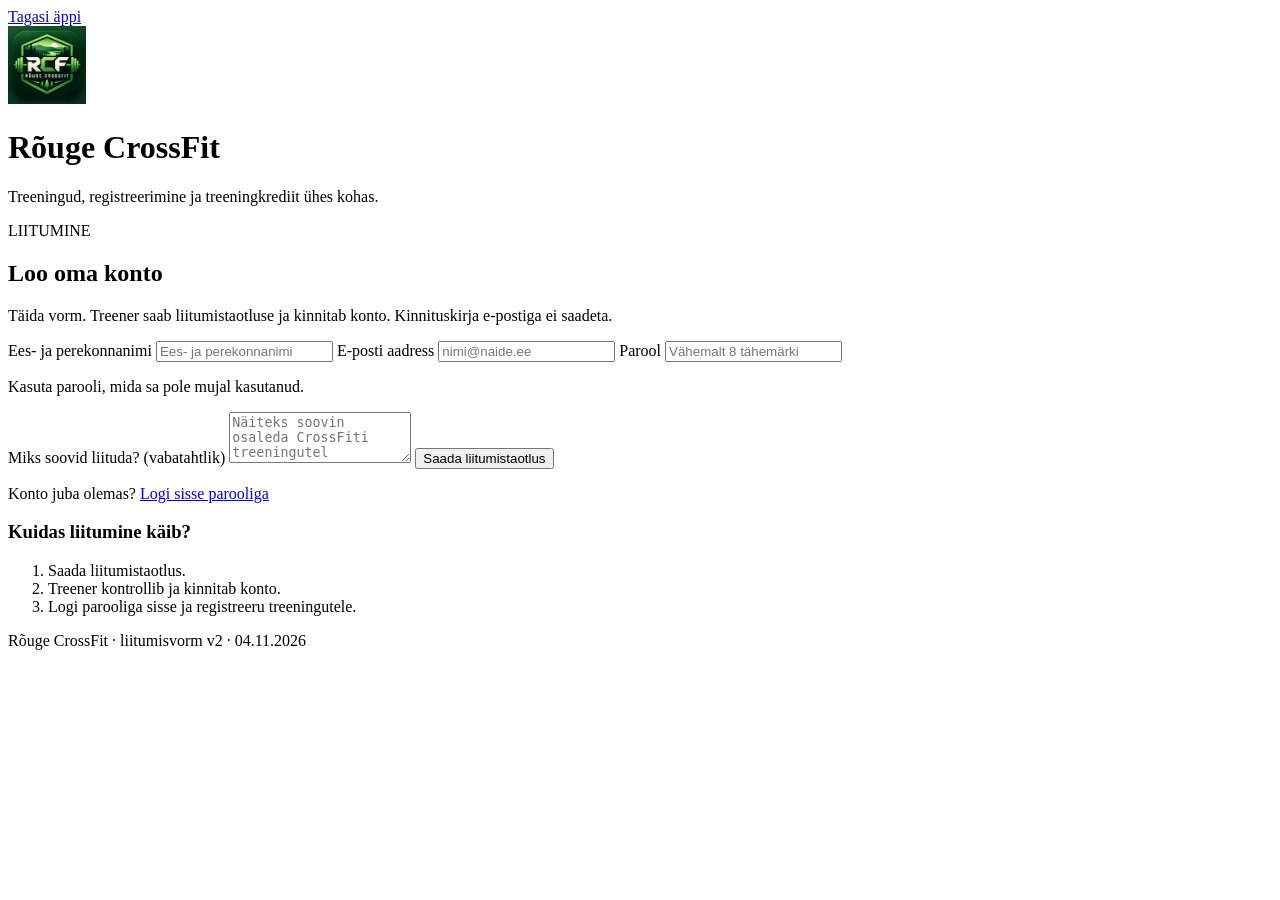
==== liitu.html @ 98bbc979 "Create dedicated current signup page independent of the old app bundle" ====
<!doctype html>
<html lang="et">
<head>
  <meta charset="utf-8">
  <meta name="viewport" content="width=device-width, initial-scale=1, viewport-fit=cover">
  <meta name="theme-color" content="#14191e">
  <meta name="description" content="Liitu Rõuge CrossFitiga. Täida liitumisvorm, treener kinnitab konto ja saad treeningutele registreeruda. E-posti kinnituskirja ei saadeta.">
  <meta property="og:site_name" content="Rõuge CrossFit">
  <meta property="og:type" content="website">
  <meta property="og:title" content="Rõuge CrossFit – liitu treeningutega">
  <meta property="og:description" content="Loo konto ja saada liitumistaotlus treenerile. Pärast kinnitamist saad treeningutele registreeruda.">
  <meta property="og:url" content="https://karlkirch.github.io/Crossfit/liitu.html">
  <meta property="og:image" content="https://karlkirch.github.io/Crossfit/social-preview-rcf.png">
  <meta property="og:image:type" content="image/png">
  <meta property="og:image:width" content="1200">
  <meta property="og:image:height" content="630">
  <meta name="twitter:card" content="summary_large_image">
  <meta name="twitter:image" content="https://karlkirch.github.io/Crossfit/social-preview-rcf.png">
  <title>Liitu Rõuge CrossFitiga</title>
  <link rel="icon" type="image/png" href="./icon-192.png?v=2">
  <link rel="stylesheet" href="./liitu.css?v=1">
  <script src="./liitu.js?v=1" defer></script>
</head>
<body>
  <main class="join-shell">
    <a class="join-back" href="./">Tagasi äppi</a>
    <header class="join-header">
      <img src="./brand-rcf.webp" alt="Rõuge CrossFit" width="78" height="78">
      <h1>Rõuge CrossFit</h1>
      <p>Treeningud, registreerimine ja treeningkrediit ühes kohas.</p>
    </header>
    <section class="join-panel" aria-labelledby="join-title">
      <p class="join-kicker">LIITUMINE</p>
      <h2 id="join-title">Loo oma konto</h2>
      <p class="join-desc">Täida vorm. Treener saab liitumistaotluse ja kinnitab konto. Kinnituskirja e-postiga ei saadeta.</p>
      <div id="join-feedback" role="status" aria-live="polite"></div>
      <form id="join-form" novalidate>
        <label for="join-name">Ees- ja perekonnanimi</label>
        <input id="join-name" type="text" name="name" autocomplete="name" minlength="2" maxlength="120" required placeholder="Ees- ja perekonnanimi">
        <label for="join-email">E-posti aadress</label>
        <input id="join-email" type="email" name="email" inputmode="email" autocomplete="email" maxlength="254" required placeholder="nimi@naide.ee">
        <label for="join-password">Parool</label>
        <input id="join-password" type="password" name="password" autocomplete="new-password" minlength="8" maxlength="128" required placeholder="Vähemalt 8 tähemärki">
        <p class="join-hint">Kasuta parooli, mida sa pole mujal kasutanud.</p>
        <label for="join-reason">Miks soovid liituda? (vabatahtlik)</label>
        <textarea id="join-reason" name="reason" maxlength="300" rows="3" placeholder="Näiteks soovin osaleda CrossFiti treeningutel"></textarea>
        <button type="submit" id="join-submit">Saada liitumistaotlus</button>
      </form>
      <div id="join-success" hidden>
        <h3>Liitumistaotlus saadetud</h3>
        <p>Treener kinnitab sinu konto. Pärast kinnitamist saad e-posti aadressi ja parooliga sisse logida. E-kirja kinnitamine ei ole vajalik.</p>
        <a class="join-button-link" href="./">Ava sisselogimine</a>
      </div>
      <div class="join-divider"></div>
      <p class="join-existing">Konto juba olemas? <a href="./">Logi sisse parooliga</a></p>
      <section class="join-steps" aria-labelledby="join-steps-title">
        <h3 id="join-steps-title">Kuidas liitumine käib?</h3>
        <ol>
          <li>Saada liitumistaotlus.</li>
          <li>Treener kontrollib ja kinnitab konto.</li>
          <li>Logi parooliga sisse ja registreeru treeningutele.</li>
        </ol>
      </section>
    </section>
    <p class="join-version">Rõuge CrossFit · liitumisvorm v2 · 04.11.2026</p>
  </main>
</body>
</html>
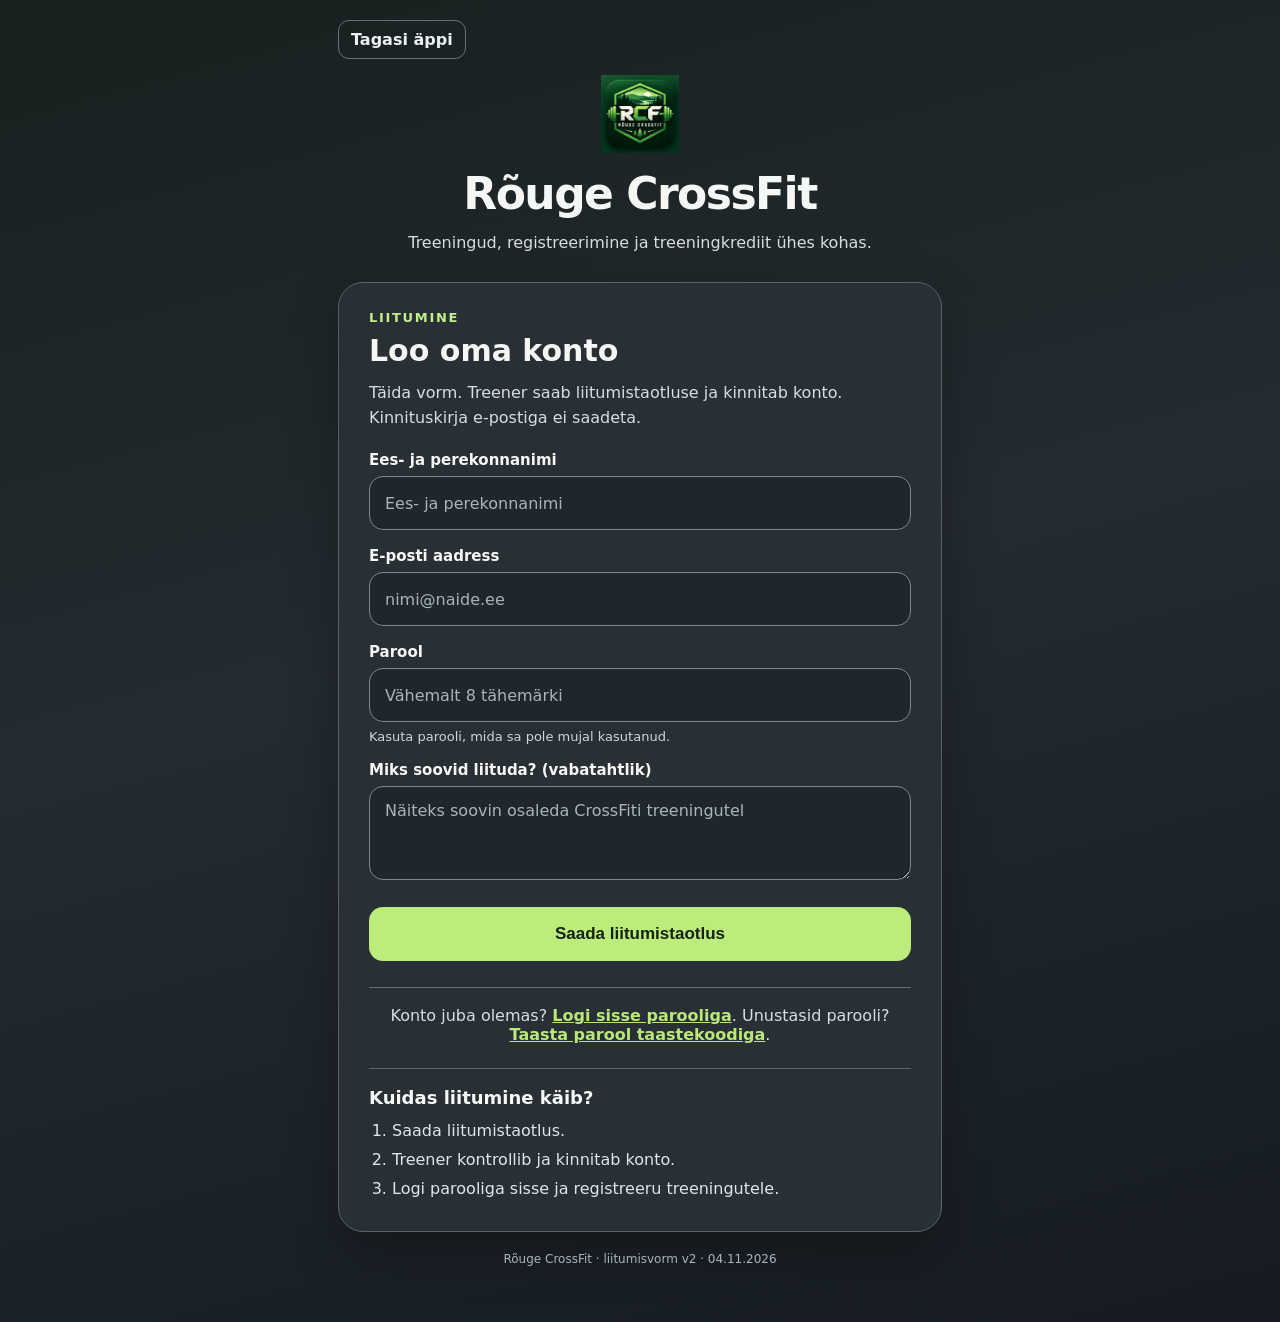
==== commit 3fa885a0: "Connect manual recovery to trainer client cards and password login pages" ====
--- a/liitu.html
+++ b/liitu.html
@@ -52,7 +52,7 @@
         <a class="join-button-link" href="./">Ava sisselogimine</a>
       </div>
       <div class="join-divider"></div>
-      <p class="join-existing">Konto juba olemas? <a href="./">Logi sisse parooliga</a></p>
+      <p class="join-existing">Konto juba olemas? <a href="./">Logi sisse parooliga</a>. Unustasid parooli? <a href="./taasta.html">Taasta parool taastekoodiga</a>.</p>
       <section class="join-steps" aria-labelledby="join-steps-title">
         <h3 id="join-steps-title">Kuidas liitumine käib?</h3>
         <ol>
--- a/liitu.css
+++ b/liitu.css
@@ -0,0 +1,37 @@
+:root{color-scheme:dark;font-family:system-ui,-apple-system,BlinkMacSystemFont,"Segoe UI",Arial,sans-serif;background:#14191e;color:#f4f7f4}
+*{box-sizing:border-box}
+body{margin:0;min-height:100vh;background:linear-gradient(165deg,#17201e 0%,#242b31 46%,#151b20 100%)}
+a{color:#b9e879}
+.join-shell{max-width:640px;margin:0 auto;padding:calc(20px + env(safe-area-inset-top,0px)) 18px calc(44px + env(safe-area-inset-bottom,0px))}
+.join-back{display:inline-flex;padding:9px 12px;border:1px solid #667279;border-radius:11px;text-decoration:none;font-weight:600;color:#e9f1f2}
+.join-header{text-align:center;margin:16px auto 27px}
+.join-header img{max-width:78px;height:78px;object-fit:contain}
+.join-header h1{font-size:clamp(30px,7vw,44px);letter-spacing:-.035em;line-height:1.1;margin:13px 0}
+.join-header p{margin:0;color:#d3dfe0;font-size:16px;line-height:1.5}
+.join-panel{background:#282f35;border:1px solid #59636b;border-radius:25px;padding:27px clamp(16px,5vw,30px);box-shadow:0 20px 50px #0004}
+.join-kicker{color:#c3ee8e;letter-spacing:.13em;font-size:13px;font-weight:750;margin:0 0 9px}
+.join-panel h2{margin:0;font-size:30px;line-height:1.15}
+.join-desc{margin:12px 0 21px;color:#d6dfe3;line-height:1.55}
+label{display:block;margin:17px 0 7px;color:#f4f7f4;font-weight:700;font-size:15px}
+input,textarea{width:100%;font:inherit;font-size:16px;padding:14px 15px;min-height:54px;background:#1f272d;color:#fff;border:1px solid #7c898f;border-radius:14px;outline:none}
+input:focus-visible,textarea:focus-visible{border-color:#c5f18a;box-shadow:0 0 0 3px #c5f18a4a}
+input::placeholder,textarea::placeholder{color:#a9b5bd}
+textarea{min-height:94px;resize:vertical}
+.join-hint{margin:7px 0 0;font-size:13px;color:#ced8db}
+button,.join-button-link{display:block;width:100%;padding:17px 15px;margin-top:23px;border-radius:14px;border:none;background:#bcec7c;color:#152216;text-align:center;font-size:17px;font-weight:800;cursor:pointer;text-decoration:none}
+button:disabled{opacity:.55;cursor:wait}
+#join-feedback:empty{display:none}
+#join-feedback{margin-top:16px;border-radius:12px;padding:14px;background:#4e343a;color:#fff;border:1px solid #a36b75;line-height:1.45}
+#join-feedback.pending{background:#33434b;border-color:#8da6b4}
+#join-success{padding:12px 0}
+#join-success[hidden]{display:none}
+#join-success h3{color:#c9f397;font-size:23px}
+#join-success p{line-height:1.6;color:#e3e9ed}
+.join-divider{height:1px;background:#667078;margin:26px 0 18px}
+.join-existing{text-align:center;color:#d5dfe2;margin:0 0 24px}
+.join-existing a{font-weight:700}
+.join-steps{border-top:1px solid #59666b;padding-top:18px}
+.join-steps h3{font-size:18px;margin:0 0 9px}
+.join-steps ol{padding-left:23px;line-height:1.8;color:#dfe7eb;margin:0}
+.join-version{text-align:center;font-size:12px;color:#aab5bc;margin-top:20px}
+@media(max-width:400px){.join-shell{padding-left:11px;padding-right:11px}.join-panel{padding:20px 15px;border-radius:19px}}
